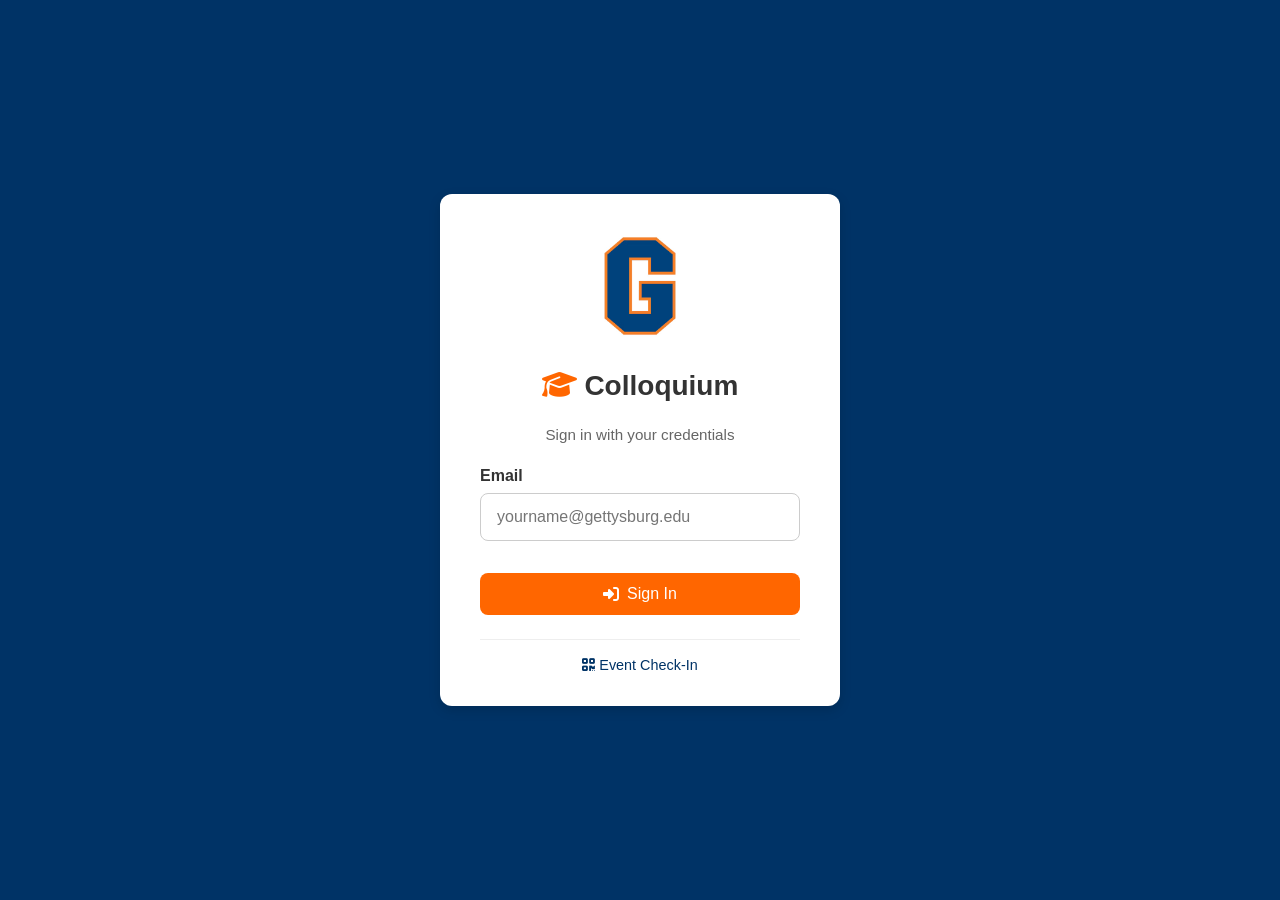
==== index.html @ df57a06c "Fix login.php database connection" ====
<!DOCTYPE html>
<html lang="en">
<head>
    <meta charset="UTF-8">
    <meta name="viewport" content="width=device-width, initial-scale=1.0">
    <title>Colloquium - Login</title>
    <link rel="stylesheet" href="style.css">
    <link rel="stylesheet" href="https://cdnjs.cloudflare.com/ajax/libs/font-awesome/6.4.0/css/all.min.css">
</head>
<body>
    <div class="container">
        <img src="gburglogo.jpg" alt="Gettysburg College Logo" class="logo">
        <h1><i class="fas fa-graduation-cap" style="color: #ff6600;"></i> Colloquium</h1>
        <p class="login-subtitle">Sign in with your credentials</p>
        
        <form id="loginForm" onsubmit="handleLogin(event)">
            <!-- Login by Email -->
            <div class="input-group">
                <label for="email">Email</label>
                <input type="email" id="email" placeholder="yourname@gettysburg.edu" required>
            </div>
            
            <button type="submit" class="btn-login">
                <i class="fas fa-sign-in-alt"></i> Sign In
            </button>
        </form>
        
        <div id="loginResult"></div>
        
        <div class="login-footer">
            <a href="attendance.php"><i class="fas fa-qrcode"></i> Event Check-In</a>
        </div>
    </div>
    <script src="app.js"></script>
</body>
</html>
---- style.css ----
/* ===========================================
   COLLOQUIUM ATTENDANCE SYSTEM - STYLESHEET
   
   This CSS file styles all pages of the system:
   - Login page (index.html)
   - Attendance form (attendance.php)
   - Professor Dashboard (prof_dashboard.php)
   - Student Dashboard (stud_dashboard.php)
   
   Color Scheme:
   - Primary Blue: #003366 (Gettysburg College blue)
   - Accent Orange: #ff6600 (Gettysburg College orange)
   - Success Green: #28a745
   - Error Red: #dc3545
   - Warning Orange: #fd7e14
   =========================================== */

/* Logo styling */
.logo {
    display: block;
    margin: 0 auto 1.5rem auto;
    width: 120px;
    height: auto;
}

/* ===========================================
   CSS RESET & BASE STYLES
   Normalizes default browser styles
   =========================================== */
* {
    margin: 0;
    padding: 0;
    box-sizing: border-box;
}

body {
    font-family: -apple-system, BlinkMacSystemFont, 'Segoe UI', Roboto, Helvetica, Arial, sans-serif;
    background-color: #003366;
    color: #e0e0e0;
    min-height: 100vh;
    display: flex;
    justify-content: center;
    align-items: center;
}

/* ===========================================
   LOGIN PAGE CONTAINER
   White card centered on blue background
   =========================================== */
.container {
    background: #ffffff;
    color: #333;
    padding: 2rem 2.5rem;
    border-radius: 12px;
    box-shadow: 0 4px 12px rgba(0, 0, 0, 0.15);
    width: 100%;
    max-width: 400px;
}

h1 {
    font-size: 1.75rem;
    margin-bottom: 1.5rem;
    text-align: center;
    font-weight: 600;
}

/* ===========================================
   FORM STYLES
   Used across login and attendance forms
   =========================================== */
form {
    display: flex;
    flex-direction: column;
    gap: 1rem;
}

input[type='text'] {
    padding: 0.875rem 1rem;
    border: 1px solid #ccc;
    border-radius: 8px;
    font-size: 1rem;
    transition: border-color 0.2s, box-shadow 0.2s;
    background-color: #fff;
    width: 100%;
}

input[type='text']:focus {
    outline: none;
    border-color: #ff6600;
    box-shadow: 0 0 0 3px rgba(255, 102, 0, 0.1);
}

button[type='submit'] {
    padding: 0.75rem 1.5rem;
    background-color: #ff6600;
    color: #fff;
    border: none;
    border-radius: 8px;
    font-size: 1rem;
    font-weight: 500;
    cursor: pointer;
    transition: background-color 0.2s;
}

button[type='submit']:hover {
    background-color: #e55a00;
}

/* ===========================================
   RESULT/MESSAGE DISPLAY STYLES
   For login results and form feedback
   =========================================== */
#result {
    margin-top: 1rem;
    font-size: 0.9rem;
    text-align: center;
}

#result div[style*='green'] {
    color: #28a745;
}

#result div[style*='red'] {
    color: #dc3545;
}

#result div[style*='orange'] {
    color: #fd7e14;
}

#result a {
    color: #ff6600;
    text-decoration: none;
}

#result a:hover {
    text-decoration: underline;
}

/* ===========================================
   ATTENDANCE PAGE STYLES
   Specific styles for attendance.php
   =========================================== */
.attendance-page {
    flex-direction: column;
    padding: 2rem;
}

.attendance-container {
    background: #ffffff;
    color: #333;
    padding: 2rem;
    border-radius: 16px;
    box-shadow: 0 8px 32px rgba(0, 0, 0, 0.2);
    width: 100%;
    max-width: 500px;
}

/* Header with icon and title */
.attendance-header {
    text-align: center;
    margin-bottom: 1.5rem;
}

.attendance-header h1 {
    display: flex;
    align-items: center;
    justify-content: center;
    gap: 0.5rem;
    color: #003366;
}

.attendance-header h1 i {
    color: #ff6600;
}

.subtitle {
    color: #666;
    font-size: 0.95rem;
    margin-top: 0.5rem;
}

/* Active event banner - shows current event status */
.active-event-banner {
    display: flex;
    align-items: center;
    gap: 0.75rem;
    padding: 1rem;
    border-radius: 8px;
    margin-bottom: 1.5rem;
    font-weight: 500;
}

.active-event-banner.event-active {
    background: #e8f5e9;
    color: #2e7d32;
    border: 1px solid #a5d6a7;
}

.active-event-banner.no-event {
    background: #fff3e0;
    color: #e65100;
    border: 1px solid #ffcc80;
}

/* Feedback messages (success, error, info) */
.message {
    display: flex;
    align-items: center;
    gap: 0.75rem;
    padding: 1rem;
    border-radius: 8px;
    margin-bottom: 1.5rem;
}

.message.success {
    background: #d4edda;
    color: #155724;
    border: 1px solid #c3e6cb;
}

.message.error {
    background: #f8d7da;
    color: #721c24;
    border: 1px solid #f5c6cb;
}

.message.info {
    background: #cce5ff;
    color: #004085;
    border: 1px solid #b8daff;
}

/* Form styling */
.attendance-form {
    margin-bottom: 1.5rem;
}

.input-group {
    margin-bottom: 1rem;
}

.input-group label {
    display: block;
    font-weight: 600;
    margin-bottom: 0.5rem;
    color: #333;
}

/* Primary button with icon */
.btn-primary {
    display: flex;
    align-items: center;
    justify-content: center;
    gap: 0.5rem;
    width: 100%;
    padding: 1rem;
    background: #ff6600;
    color: white;
    border: none;
    border-radius: 8px;
    font-size: 1.1rem;
    font-weight: 600;
    cursor: pointer;
    transition: background 0.2s;
}

.btn-primary:hover {
    background: #e55a00;
}

.help-text {
    text-align: center;
    color: #888;
    font-size: 0.85rem;
    margin-top: 1rem;
}

/* Database error display */
.db-error {
    display: flex;
    align-items: center;
    gap: 0.5rem;
    padding: 1rem;
    background: #f8d7da;
    color: #721c24;
    border-radius: 8px;
    font-size: 0.9rem;
    margin-top: 1rem;
}

/* Event details card */
.event-details {
    background: #f5f5f5;
    padding: 1.25rem;
    border-radius: 8px;
    margin-top: 1.5rem;
}

.event-details h3 {
    color: #003366;
    margin-bottom: 0.75rem;
}

.event-details p {
    display: flex;
    align-items: center;
    gap: 0.5rem;
    color: #555;
    margin-bottom: 0.5rem;
}

.event-details p i {
    color: #ff6600;
    width: 20px;
}

/* ===========================================
   DASHBOARD PAGE STYLES
   Shared styles for professor and student dashboards
   =========================================== */
.dashboard-page {
    display: block;
    background: #f0f2f5;
    color: #333;
}

/* Navigation bar */
.dashboard-nav {
    display: flex;
    justify-content: space-between;
    align-items: center;
    padding: 1rem 2rem;
    background: #003366;
    color: white;
    box-shadow: 0 2px 8px rgba(0, 0, 0, 0.1);
}

.nav-brand {
    display: flex;
    align-items: center;
    gap: 0.75rem;
    font-size: 1.25rem;
    font-weight: 600;
}

.nav-brand i {
    color: #ff6600;
}

.nav-user {
    display: flex;
    align-items: center;
    gap: 1rem;
}

.btn-logout {
    color: white;
    padding: 0.5rem;
    border-radius: 4px;
    transition: background 0.2s;
}

.btn-logout:hover {
    background: rgba(255, 255, 255, 0.1);
}

/* Main content area */
.dashboard-main {
    padding: 2rem;
    max-width: 1200px;
    margin: 0 auto;
}

.dashboard-header {
    margin-bottom: 2rem;
}

.dashboard-header h1 {
    display: flex;
    align-items: center;
    gap: 0.75rem;
    color: #003366;
    text-align: left;
}

.dashboard-header h1 i {
    color: #ff6600;
}

/* ===========================================
   STATISTICS CARDS GRID
   Displays key metrics at top of dashboard
   =========================================== */
.stats-grid {
    display: grid;
    grid-template-columns: repeat(auto-fit, minmax(200px, 1fr));
    gap: 1.5rem;
    margin-bottom: 2rem;
}

.student-stats {
    grid-template-columns: repeat(auto-fit, minmax(180px, 1fr));
}

/* Individual stat card */
.stat-card {
    display: flex;
    align-items: center;
    gap: 1rem;
    background: white;
    padding: 1.5rem;
    border-radius: 12px;
    box-shadow: 0 2px 8px rgba(0, 0, 0, 0.08);
}

/* Colored icon circles */
.stat-icon {
    width: 50px;
    height: 50px;
    border-radius: 12px;
    display: flex;
    align-items: center;
    justify-content: center;
    font-size: 1.25rem;
}

.stat-icon.blue {
    background: #e3f2fd;
    color: #1976d2;
}

.stat-icon.green {
    background: #e8f5e9;
    color: #388e3c;
}

.stat-icon.orange {
    background: #fff3e0;
    color: #f57c00;
}

.stat-icon.red {
    background: #ffebee;
    color: #d32f2f;
}

.stat-info {
    display: flex;
    flex-direction: column;
}

.stat-label {
    font-size: 0.85rem;
    color: #666;
}

.stat-value {
    font-size: 1.5rem;
    font-weight: 700;
    color: #333;
}

.stat-value small {
    font-size: 0.75rem;
    font-weight: 400;
    color: #888;
    display: block;
}

/* ===========================================
   COURSE CARDS GRID
   Grid of courses on professor dashboard
   =========================================== */
.courses-section h2,
.students-section h2,
.events-section h2,
.history-section h2 {
    color: #003366;
    margin-bottom: 1rem;
    font-size: 1.25rem;
}

.course-grid {
    display: grid;
    grid-template-columns: repeat(auto-fit, minmax(280px, 1fr));
    gap: 1.5rem;
}

/* Individual course card - clickable */
.course-card {
    display: block;
    background: white;
    padding: 1.5rem;
    border-radius: 12px;
    box-shadow: 0 2px 8px rgba(0, 0, 0, 0.08);
    text-decoration: none;
    color: inherit;
    transition: transform 0.2s, box-shadow 0.2s;
    border: 2px solid transparent;
}

.course-card:hover {
    transform: translateY(-2px);
    box-shadow: 0 4px 16px rgba(0, 0, 0, 0.12);
}

.course-card.selected {
    border-color: #ff6600;
}

.course-header {
    display: flex;
    justify-content: space-between;
    align-items: center;
    margin-bottom: 0.5rem;
}

.course-code {
    font-weight: 700;
    color: #003366;
    font-size: 1.1rem;
}

.course-semester {
    background: #e3f2fd;
    color: #1976d2;
    padding: 0.25rem 0.5rem;
    border-radius: 4px;
    font-size: 0.75rem;
    font-weight: 500;
}

.course-name {
    color: #333;
    font-size: 0.95rem;
    margin-bottom: 1rem;
    font-weight: 400;
}

.course-stats {
    display: flex;
    gap: 1.5rem;
    color: #666;
    font-size: 0.85rem;
}

.course-stats i {
    color: #ff6600;
    margin-right: 0.25rem;
}

/* ===========================================
   STUDENT TABLE
   Lists students in professor dashboard
   =========================================== */
.students-section {
    margin-top: 2rem;
}

.requirement-note {
    color: #666;
    font-size: 0.9rem;
    margin-bottom: 1rem;
}

.requirement-note i {
    color: #1976d2;
}

.table-container {
    background: white;
    border-radius: 12px;
    overflow: hidden;
    box-shadow: 0 2px 8px rgba(0, 0, 0, 0.08);
}

.students-table,
.history-table {
    width: 100%;
    border-collapse: collapse;
}

.students-table th,
.students-table td,
.history-table th,
.history-table td {
    padding: 1rem;
    text-align: left;
    border-bottom: 1px solid #eee;
}

.students-table th,
.history-table th {
    background: #f5f5f5;
    font-weight: 600;
    color: #333;
}

.students-table tr:hover,
.history-table tr:hover {
    background: #fafafa;
}

.attendance-count {
    font-weight: 700;
    color: #003366;
}

/* Status badges (Complete, In Progress, Partial) */
.status-badge {
    display: inline-flex;
    align-items: center;
    gap: 0.25rem;
    padding: 0.25rem 0.75rem;
    border-radius: 20px;
    font-size: 0.8rem;
    font-weight: 500;
}

.status-badge.complete {
    background: #e8f5e9;
    color: #2e7d32;
}

.status-badge.incomplete,
.status-badge.partial {
    background: #fff3e0;
    color: #e65100;
}

.type-badge {
    background: #e3f2fd;
    color: #1976d2;
    padding: 0.25rem 0.5rem;
    border-radius: 4px;
    font-size: 0.8rem;
}

.no-data {
    text-align: center;
    color: #888;
    padding: 3rem;
    background: white;
    border-radius: 12px;
}

.no-data i {
    margin-right: 0.5rem;
}

/* ===========================================
   TAB NAVIGATION
   For student dashboard tabs
   =========================================== */
.tab-navigation {
    display: flex;
    gap: 0.5rem;
    margin-bottom: 1.5rem;
    border-bottom: 2px solid #ddd;
}

.tab-link {
    display: flex;
    align-items: center;
    gap: 0.5rem;
    padding: 1rem 1.5rem;
    text-decoration: none;
    color: #666;
    font-weight: 500;
    border-bottom: 2px solid transparent;
    margin-bottom: -2px;
    transition: all 0.2s;
}

.tab-link:hover {
    color: #003366;
}

.tab-link.active {
    color: #003366;
    border-bottom-color: #ff6600;
}

.tab-link i {
    color: #ff6600;
}

/* ===========================================
   EVENT CARDS
   For upcoming events on student dashboard
   =========================================== */
.event-cards {
    display: grid;
    grid-template-columns: repeat(auto-fit, minmax(300px, 1fr));
    gap: 1.5rem;
}

.event-card {
    background: white;
    padding: 1.5rem;
    border-radius: 12px;
    box-shadow: 0 2px 8px rgba(0, 0, 0, 0.08);
    position: relative;
}

.event-type-badge {
    display: inline-block;
    background: #ff6600;
    color: white;
    padding: 0.25rem 0.75rem;
    border-radius: 4px;
    font-size: 0.75rem;
    font-weight: 600;
    margin-bottom: 0.75rem;
}

.event-title {
    color: #003366;
    font-size: 1.1rem;
    margin-bottom: 1rem;
}

.event-meta {
    display: flex;
    flex-direction: column;
    gap: 0.5rem;
}

.event-meta p {
    display: flex;
    align-items: center;
    gap: 0.5rem;
    color: #666;
    font-size: 0.9rem;
}

.event-meta i {
    color: #ff6600;
    width: 16px;
}

/* ===========================================
   RESPONSIVE DESIGN
   Adjustments for smaller screens
   =========================================== */
@media (max-width: 768px) {
    .dashboard-nav {
        padding: 1rem;
    }
    
    .dashboard-main {
        padding: 1rem;
    }
    
    .stats-grid {
        grid-template-columns: 1fr 1fr;
    }
    
    .course-grid {
        grid-template-columns: 1fr;
    }
    
    .tab-link {
        padding: 0.75rem 1rem;
        font-size: 0.9rem;
    }
    
    .students-table,
    .history-table {
        font-size: 0.85rem;
    }
    
    .students-table th,
    .students-table td,
    .history-table th,
    .history-table td {
        padding: 0.75rem 0.5rem;
    }
}

/* ===========================================
   LOGIN PAGE ENHANCEMENTS
   Improved styling for login form
   =========================================== */
.login-subtitle {
    text-align: center;
    color: #666;
    margin-bottom: 1.5rem;
    font-size: 0.95rem;
}

.input-group {
    margin-bottom: 1rem;
}

.input-group label {
    display: block;
    font-weight: 600;
    margin-bottom: 0.5rem;
    color: #333;
}

input[type='email'] {
    padding: 0.875rem 1rem;
    border: 1px solid #ccc;
    border-radius: 8px;
    font-size: 1rem;
    transition: border-color 0.2s, box-shadow 0.2s;
    background-color: #fff;
    width: 100%;
}

input[type='email']:focus {
    outline: none;
    border-color: #ff6600;
    box-shadow: 0 0 0 3px rgba(255, 102, 0, 0.1);
}

.btn-login {
    display: flex;
    align-items: center;
    justify-content: center;
    gap: 0.5rem;
    width: 100%;
    padding: 0.875rem 1.5rem;
    background-color: #ff6600;
    color: #fff;
    border: none;
    border-radius: 8px;
    font-size: 1rem;
    font-weight: 500;
    cursor: pointer;
    transition: background-color 0.2s;
}

.btn-login:hover {
    background-color: #e55a00;
}

/* Login result messages */
#loginResult {
    margin-top: 1rem;
    text-align: center;
}

.login-success {
    display: flex;
    align-items: center;
    justify-content: center;
    gap: 0.5rem;
    padding: 0.75rem;
    background: #d4edda;
    color: #155724;
    border-radius: 8px;
}

.login-error {
    display: flex;
    align-items: center;
    justify-content: center;
    gap: 0.5rem;
    padding: 0.75rem;
    background: #f8d7da;
    color: #721c24;
    border-radius: 8px;
}

.login-loading {
    display: flex;
    align-items: center;
    justify-content: center;
    gap: 0.5rem;
    padding: 0.75rem;
    color: #666;
}

.login-footer {
    margin-top: 1.5rem;
    padding-top: 1rem;
    border-top: 1px solid #eee;
    text-align: center;
}

.login-footer a {
    color: #003366;
    text-decoration: none;
    font-size: 0.9rem;
}

.login-footer a:hover {
    color: #ff6600;
}

/* ===========================================
   ADMIN DASHBOARD STYLES
   Sidebar layout and admin-specific components
   =========================================== */
.admin-page {
    display: block;
}

.admin-nav {
    background: linear-gradient(135deg, #003366 0%, #001a33 100%);
}

.admin-layout {
    display: flex;
    min-height: calc(100vh - 60px);
}

/* Admin Sidebar */
.admin-sidebar {
    width: 240px;
    background: white;
    border-right: 1px solid #e0e0e0;
    padding: 1.5rem 0;
    flex-shrink: 0;
}

.sidebar-nav {
    display: flex;
    flex-direction: column;
}

.sidebar-link {
    display: flex;
    align-items: center;
    gap: 0.75rem;
    padding: 0.875rem 1.5rem;
    color: #555;
    text-decoration: none;
    font-weight: 500;
    transition: all 0.2s;
    border-left: 3px solid transparent;
}

.sidebar-link:hover {
    background: #f5f5f5;
    color: #003366;
}

.sidebar-link.active {
    background: #fff3e0;
    color: #003366;
    border-left-color: #ff6600;
}

.sidebar-link i {
    width: 20px;
    color: #888;
}

.sidebar-link.active i,
.sidebar-link:hover i {
    color: #ff6600;
}

/* Admin Main Content */
.admin-main {
    flex: 1;
    padding: 2rem;
    background: #f0f2f5;
    overflow-y: auto;
}

.admin-stats {
    grid-template-columns: repeat(auto-fit, minmax(180px, 1fr));
}

/* Quick Actions */
.quick-actions {
    background: white;
    padding: 1.5rem;
    border-radius: 12px;
    box-shadow: 0 2px 8px rgba(0, 0, 0, 0.08);
}

.quick-actions h2 {
    color: #003366;
    margin-bottom: 1rem;
    font-size: 1.25rem;
}

.action-buttons {
    display: flex;
    gap: 1rem;
    flex-wrap: wrap;
}

.action-btn {
    display: flex;
    align-items: center;
    gap: 0.5rem;
    padding: 0.75rem 1.25rem;
    background: #003366;
    color: white;
    text-decoration: none;
    border-radius: 8px;
    font-weight: 500;
    transition: background 0.2s;
}

.action-btn:hover {
    background: #004080;
}

.action-btn i {
    color: #ff6600;
}

/* Data Section (admin tables) */
.data-section {
    background: white;
    padding: 1.5rem;
    border-radius: 12px;
    box-shadow: 0 2px 8px rgba(0, 0, 0, 0.08);
}

.data-section h2 {
    display: flex;
    align-items: center;
    gap: 0.5rem;
    color: #003366;
    margin-bottom: 1rem;
    font-size: 1.25rem;
}

.data-section h2 i {
    color: #ff6600;
}

.data-table {
    width: 100%;
    border-collapse: collapse;
}

.data-table th,
.data-table td {
    padding: 0.875rem 1rem;
    text-align: left;
    border-bottom: 1px solid #eee;
}

.data-table th {
    background: #f8f9fa;
    font-weight: 600;
    color: #333;
}

.data-table tr:hover {
    background: #fafafa;
}

/* Badges */
.badge {
    display: inline-block;
    padding: 0.25rem 0.5rem;
    background: #e3f2fd;
    color: #1976d2;
    border-radius: 4px;
    font-size: 0.8rem;
    font-weight: 500;
}

.badge.green {
    background: #e8f5e9;
    color: #388e3c;
}

.badge.orange {
    background: #fff3e0;
    color: #f57c00;
}

/* Small button */
.btn-small {
    display: inline-flex;
    align-items: center;
    gap: 0.25rem;
    padding: 0.375rem 0.75rem;
    background: #f0f2f5;
    color: #003366;
    text-decoration: none;
    border-radius: 4px;
    font-size: 0.8rem;
    transition: background 0.2s;
}

.btn-small:hover {
    background: #e0e0e0;
}

/* Status badges for events */
.status-badge.active {
    background: #e8f5e9;
    color: #2e7d32;
}

.status-badge.upcoming {
    background: #e3f2fd;
    color: #1976d2;
}

.status-badge.past {
    background: #f5f5f5;
    color: #666;
}

/* Responsive Admin Layout */
@media (max-width: 768px) {
    .admin-layout {
        flex-direction: column;
    }
    
    .admin-sidebar {
        width: 100%;
        border-right: none;
        border-bottom: 1px solid #e0e0e0;
        padding: 0.5rem 0;
    }
    
    .sidebar-nav {
        flex-direction: row;
        overflow-x: auto;
        padding: 0 1rem;
    }
    
    .sidebar-link {
        padding: 0.75rem 1rem;
        border-left: none;
        border-bottom: 3px solid transparent;
        white-space: nowrap;
    }
    
    .sidebar-link.active {
        border-left: none;
        border-bottom-color: #ff6600;
    }
    
    .action-buttons {
        flex-direction: column;
    }
    
    .data-table {
        font-size: 0.85rem;
    }
    
    .data-table th,
    .data-table td {
        padding: 0.625rem 0.5rem;
    }
}

/* ===========================================
   SIMPLIFIED ADMIN DASHBOARD STYLES
   Top navigation with Events and Rosters tabs
   =========================================== */

/* Top Navigation Bar */
.admin-topnav {
    display: flex;
    align-items: center;
    justify-content: space-between;
    background: #003366;
    padding: 0 2rem;
    height: 60px;
}

.nav-title {
    color: white;
    font-size: 1.25rem;
    font-weight: 600;
}

.nav-tabs {
    display: flex;
    height: 100%;
}

.nav-tab {
    display: flex;
    align-items: center;
    gap: 0.5rem;
    padding: 0 1.5rem;
    color: rgba(255, 255, 255, 0.7);
    text-decoration: none;
    font-weight: 500;
    height: 100%;
    border-bottom: 3px solid transparent;
    transition: all 0.2s;
}

.nav-tab:hover {
    color: white;
    background: rgba(255, 255, 255, 0.1);
}

.nav-tab.active {
    color: white;
    border-bottom-color: #ff6600;
}

.nav-logout {
    color: rgba(255, 255, 255, 0.7);
    padding: 0.5rem;
    border-radius: 4px;
    transition: all 0.2s;
}

.nav-logout:hover {
    color: white;
    background: rgba(255, 255, 255, 0.1);
}

/* Admin Content Area */
.admin-content {
    padding: 2rem;
    max-width: 1000px;
    margin: 0 auto;
}

.admin-section {
    background: white;
    border-radius: 12px;
    padding: 2rem;
    box-shadow: 0 2px 8px rgba(0, 0, 0, 0.08);
}

.section-header {
    display: flex;
    justify-content: space-between;
    align-items: flex-start;
    margin-bottom: 1.5rem;
}

.section-header h2 {
    color: #003366;
    font-size: 1.5rem;
    margin-bottom: 0.25rem;
}

.section-subtitle {
    color: #666;
    font-size: 0.9rem;
}

/* Event List */
.event-list {
    display: flex;
    flex-direction: column;
    gap: 1rem;
}

.event-item {
    display: flex;
    justify-content: space-between;
    align-items: center;
    padding: 1.25rem;
    background: #f8f9fa;
    border-radius: 8px;
    border: 1px solid #eee;
}

.event-info h3 {
    color: #003366;
    font-size: 1.1rem;
    margin-bottom: 0.5rem;
}

.event-info .event-meta {
    display: flex;
    flex-direction: row;
    gap: 1.5rem;
    flex-wrap: wrap;
}

.event-info .event-meta span {
    display: flex;
    align-items: center;
    gap: 0.5rem;
    color: #666;
    font-size: 0.9rem;
}

.event-info .event-meta i {
    color: #ff6600;
}

/* Delete Button */
.btn-delete {
    background: none;
    border: none;
    color: #dc3545;
    font-size: 1.1rem;
    cursor: pointer;
    padding: 0.5rem;
    border-radius: 4px;
    transition: background 0.2s;
}

.btn-delete:hover {
    background: #ffebee;
}

.delete-form {
    margin: 0;
}

/* Modal Styles */
.modal {
    display: none;
    position: fixed;
    top: 0;
    left: 0;
    right: 0;
    bottom: 0;
    background: rgba(0, 0, 0, 0.5);
    z-index: 1000;
    align-items: center;
    justify-content: center;
}

.modal.active {
    display: flex;
}

.modal-content {
    background: white;
    border-radius: 12px;
    width: 100%;
    max-width: 500px;
    max-height: 90vh;
    overflow-y: auto;
    animation: modalFadeIn 0.2s ease;
}

@keyframes modalFadeIn {
    from {
        opacity: 0;
        transform: scale(0.95);
    }
    to {
        opacity: 1;
        transform: scale(1);
    }
}

.modal-header {
    display: flex;
    justify-content: space-between;
    align-items: center;
    padding: 1.25rem 1.5rem;
    border-bottom: 1px solid #eee;
}

.modal-header h3 {
    color: #003366;
    font-size: 1.25rem;
}

.modal-close {
    background: none;
    border: none;
    font-size: 1.5rem;
    color: #888;
    cursor: pointer;
    padding: 0;
    line-height: 1;
}

.modal-close:hover {
    color: #333;
}

.modal-content form {
    padding: 1.5rem;
}

.form-group {
    margin-bottom: 1.25rem;
}

.form-group label {
    display: block;
    font-weight: 600;
    margin-bottom: 0.5rem;
    color: #333;
}

.form-group input,
.form-group select {
    width: 100%;
    padding: 0.75rem 1rem;
    border: 1px solid #ccc;
    border-radius: 8px;
    font-size: 1rem;
}

.form-group input:focus,
.form-group select:focus {
    outline: none;
    border-color: #ff6600;
    box-shadow: 0 0 0 3px rgba(255, 102, 0, 0.1);
}

.form-row {
    display: grid;
    grid-template-columns: 1fr 1fr;
    gap: 1rem;
}

.form-actions {
    display: flex;
    justify-content: flex-end;
    gap: 1rem;
    margin-top: 1.5rem;
    padding-top: 1rem;
    border-top: 1px solid #eee;
}

.btn-secondary {
    padding: 0.75rem 1.5rem;
    background: #f0f2f5;
    color: #333;
    border: none;
    border-radius: 8px;
    font-size: 1rem;
    cursor: pointer;
    transition: background 0.2s;
}

.btn-secondary:hover {
    background: #e0e0e0;
}

/* Course Selector */
.course-selector {
    margin-bottom: 1.5rem;
    display: flex;
    align-items: center;
    gap: 1rem;
}

.course-selector label {
    font-weight: 600;
    color: #333;
}

.course-selector select {
    flex: 1;
    max-width: 400px;
    padding: 0.75rem 1rem;
    border: 1px solid #ccc;
    border-radius: 8px;
    font-size: 1rem;
}

/* Add Student Form */
.add-student-form {
    margin-bottom: 1.5rem;
    padding: 1rem;
    background: #f8f9fa;
    border-radius: 8px;
}

.inline-form {
    display: flex;
    gap: 1rem;
    align-items: center;
    flex-wrap: wrap;
}

.inline-form select {
    flex: 1;
    min-width: 200px;
    padding: 0.75rem 1rem;
    border: 1px solid #ccc;
    border-radius: 8px;
}

.inline-form .btn-primary {
    width: auto;
    padding: 0.75rem 1.5rem;
}

/* Roster Table */
.roster-list {
    margin-top: 1.5rem;
}

.roster-list h3 {
    color: #003366;
    margin-bottom: 1rem;
}

.roster-table {
    width: 100%;
    border-collapse: collapse;
    background: white;
    border-radius: 8px;
    overflow: hidden;
}

.roster-table th,
.roster-table td {
    padding: 1rem;
    text-align: left;
    border-bottom: 1px solid #eee;
}

.roster-table th {
    background: #f5f5f5;
    font-weight: 600;
    color: #333;
}

.roster-table tr:hover {
    background: #fafafa;
}

.btn-delete-small {
    background: none;
    border: none;
    color: #dc3545;
    cursor: pointer;
    padding: 0.375rem;
    border-radius: 4px;
}

.btn-delete-small:hover {
    background: #ffebee;
}

.inline {
    display: inline;
}

/* Uploaded roster JSON files */
.uploaded-rosters {
    margin-bottom: 1.5rem;
    padding: 1rem 1.25rem;
    background: #f8f9fa;
    border: 1px solid #ececec;
    border-radius: 8px;
}

.uploaded-rosters h3 {
    color: #003366;
    font-size: 1rem;
    margin-bottom: 0.75rem;
}

.uploaded-empty {
    color: #777;
    font-size: 0.9rem;
}

.roster-file-list {
    list-style: none;
    display: flex;
    flex-direction: column;
    gap: 0.5rem;
}

.roster-file-list li {
    display: flex;
    justify-content: space-between;
    align-items: center;
    gap: 1rem;
    font-size: 0.9rem;
}

.roster-file-list a {
    color: #003366;
    text-decoration: none;
    display: inline-flex;
    align-items: center;
    gap: 0.5rem;
}

.roster-file-list a:hover {
    color: #ff6600;
    text-decoration: underline;
}

.roster-file-list span {
    color: #777;
    white-space: nowrap;
}

/* CSV upload card */
.upload-card {
    margin-bottom: 1.5rem;
    padding: 1rem 1.25rem;
    border: 1px solid #ececec;
    border-radius: 8px;
    background: #fcfcfc;
}

.upload-card-header {
    display: flex;
    justify-content: space-between;
    align-items: center;
    gap: 1rem;
    margin-bottom: 0.75rem;
}

.upload-card-header h3 {
    color: #003366;
    font-size: 1rem;
}

.json-link {
    color: #003366;
    text-decoration: none;
    font-size: 0.9rem;
    display: inline-flex;
    align-items: center;
    gap: 0.4rem;
}

.json-link:hover {
    color: #ff6600;
}

.upload-form {
    display: flex;
    align-items: stretch;
    flex-direction: column;
    gap: 1rem;
    margin-bottom: 0.5rem;
}

.upload-input {
    display: none;
}

.upload-dropzone {
    display: flex;
    flex-direction: column;
    align-items: center;
    justify-content: center;
    gap: 0.5rem;
    min-height: 130px;
    padding: 1.25rem;
    border: 2px dashed #bfd3e6;
    border-radius: 10px;
    background: #f8fbff;
    color: #003366;
    cursor: pointer;
    transition: background 0.2s, border-color 0.2s, transform 0.2s;
    text-align: center;
}

.upload-dropzone i {
    font-size: 1.5rem;
    color: #003366;
}

.upload-dropzone:hover,
.upload-dropzone.is-dragover {
    background: #eef6ff;
    border-color: #5e9bd3;
    transform: translateY(-1px);
}

.upload-selected {
    font-size: 0.9rem;
    color: #555;
}

.upload-hint {
    color: #666;
    font-size: 0.85rem;
}

/* Upload summary and parsed preview */
.upload-summary {
    margin-bottom: 1.5rem;
    padding: 1rem 1.25rem;
    background: #f7fbff;
    border: 1px solid #d8ebff;
    border-radius: 8px;
}

.upload-summary h4,
.parsed-preview h4 {
    color: #003366;
    margin-bottom: 0.75rem;
    font-size: 1rem;
}

.summary-grid {
    display: grid;
    grid-template-columns: repeat(auto-fit, minmax(140px, 1fr));
    gap: 0.75rem;
    margin-bottom: 0.75rem;
}

.summary-grid div {
    padding: 0.625rem 0.75rem;
    background: white;
    border: 1px solid #e7eef5;
    border-radius: 6px;
}

.summary-grid strong {
    display: block;
    color: #003366;
    font-size: 1.1rem;
}

.summary-grid span {
    font-size: 0.8rem;
    color: #666;
}

.summary-note {
    font-size: 0.9rem;
    color: #444;
    margin-top: 0.4rem;
}

.parsed-preview {
    margin-bottom: 1.5rem;
}

/* Select Prompt */
.select-prompt {
    text-align: center;
    color: #888;
    padding: 3rem;
    background: #f8f9fa;
    border-radius: 8px;
}

.select-prompt i {
    margin-right: 0.5rem;
    color: #ff6600;
}

/* Toast Messages */
.toast {
    display: flex;
    align-items: center;
    gap: 0.75rem;
    padding: 1rem 1.5rem;
    border-radius: 8px;
    margin-bottom: 1.5rem;
}

.toast.success {
    background: #d4edda;
    color: #155724;
    border: 1px solid #c3e6cb;
}

.toast.error {
    background: #f8d7da;
    color: #721c24;
    border: 1px solid #f5c6cb;
}

/* Responsive Simplified Admin */
@media (max-width: 768px) {
    .admin-topnav {
        padding: 0 1rem;
    }
    
    .nav-title {
        display: none;
    }
    
    .nav-tabs {
        flex: 1;
        justify-content: center;
    }
    
    .nav-tab {
        padding: 0 1rem;
        font-size: 0.9rem;
    }
    
    .admin-content {
        padding: 1rem;
    }
    
    .section-header {
        flex-direction: column;
        gap: 1rem;
    }
    
    .section-header .btn-primary {
        width: 100%;
    }
    
    .form-row {
        grid-template-columns: 1fr;
    }
    
    .inline-form {
        flex-direction: column;
    }
    
    .inline-form select,
    .inline-form .btn-primary {
        width: 100%;
    }
    
    .event-item {
        flex-direction: column;
        align-items: flex-start;
        gap: 1rem;
    }
    
    .event-info .event-meta {
        flex-direction: column;
        gap: 0.5rem;
    }

    .course-selector {
        flex-direction: column;
        align-items: stretch;
    }

    .course-selector select {
        max-width: 100%;
    }

    .upload-card-header,
    .roster-file-list li {
        flex-direction: column;
        align-items: flex-start;
    }

    .upload-dropzone {
        min-height: 110px;
    }
}
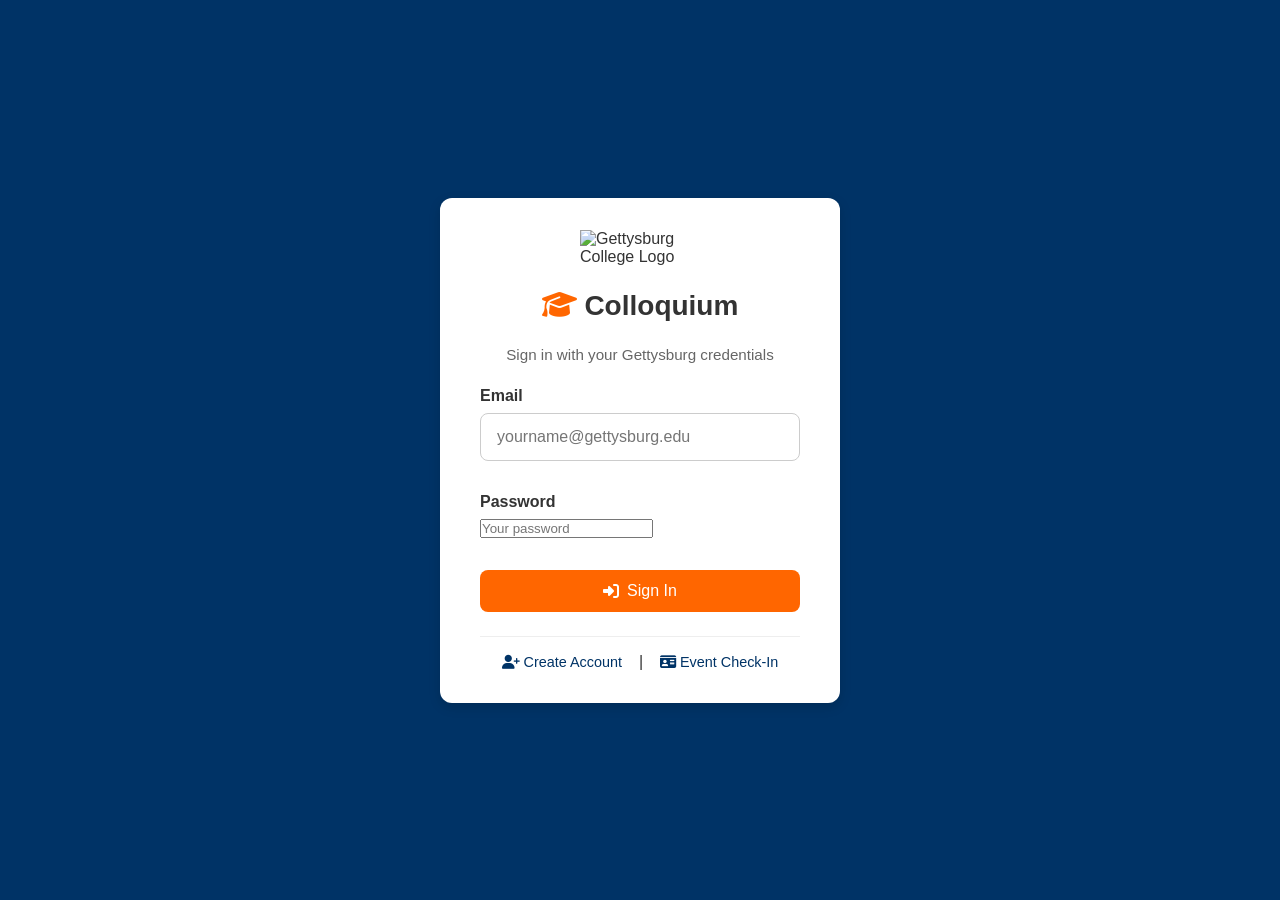
==== commit 89c9f7f6: "small changes" ====
--- a/index.html
+++ b/index.html
@@ -6,33 +6,42 @@
     <title>Colloquium - Login</title>
     <link rel="stylesheet" href="style.css">
     <link rel="stylesheet" href="https://cdnjs.cloudflare.com/ajax/libs/font-awesome/6.4.0/css/all.min.css">
+    <style>
+        /* Extra styles for password field and register link — keep existing UI */
+        .login-footer { margin-top: 1.5rem; padding-top: 1rem; border-top: 1px solid #eee; text-align: center; }
+        .login-footer a { color: #003366; text-decoration: none; font-size: 0.9rem; margin: 0 0.5rem; }
+        .login-footer a:hover { color: #ff6600; }
+    </style>
 </head>
 <body>
     <div class="container">
         <img src="gburglogo.jpg" alt="Gettysburg College Logo" class="logo">
-        <h1><i class="fas fa-graduation-cap" style="color: #ff6600;"></i> Colloquium</h1>
-        <p class="login-subtitle">Sign in with your credentials</p>
-        
+        <h1><i class="fas fa-graduation-cap" style="color:#ff6600;"></i> Colloquium</h1>
+        <p class="login-subtitle">Sign in with your Gettysburg credentials</p>
+
+        <!-- Login form: email + password, submitted via JS to login.php -->
         <form id="loginForm" onsubmit="handleLogin(event)">
-            <!-- Login by Email -->
             <div class="input-group">
                 <label for="email">Email</label>
                 <input type="email" id="email" placeholder="yourname@gettysburg.edu" required>
             </div>
-            
+            <div class="input-group">
+                <label for="password">Password</label>
+                <input type="password" id="password" placeholder="Your password" required>
+            </div>
             <button type="submit" class="btn-login">
                 <i class="fas fa-sign-in-alt"></i> Sign In
             </button>
         </form>
-        
+
         <div id="loginResult"></div>
-        
+
         <div class="login-footer">
-            <a href="attendance.php"><i class="fas fa-qrcode"></i> Event Check-In</a>
+            <a href="register.php"><i class="fas fa-user-plus"></i> Create Account</a>
+            &nbsp;|&nbsp;
+            <a href="attendance.php"><i class="fas fa-id-card"></i> Event Check-In</a>
         </div>
     </div>
     <script src="app.js"></script>
 </body>
 </html>
-
-
